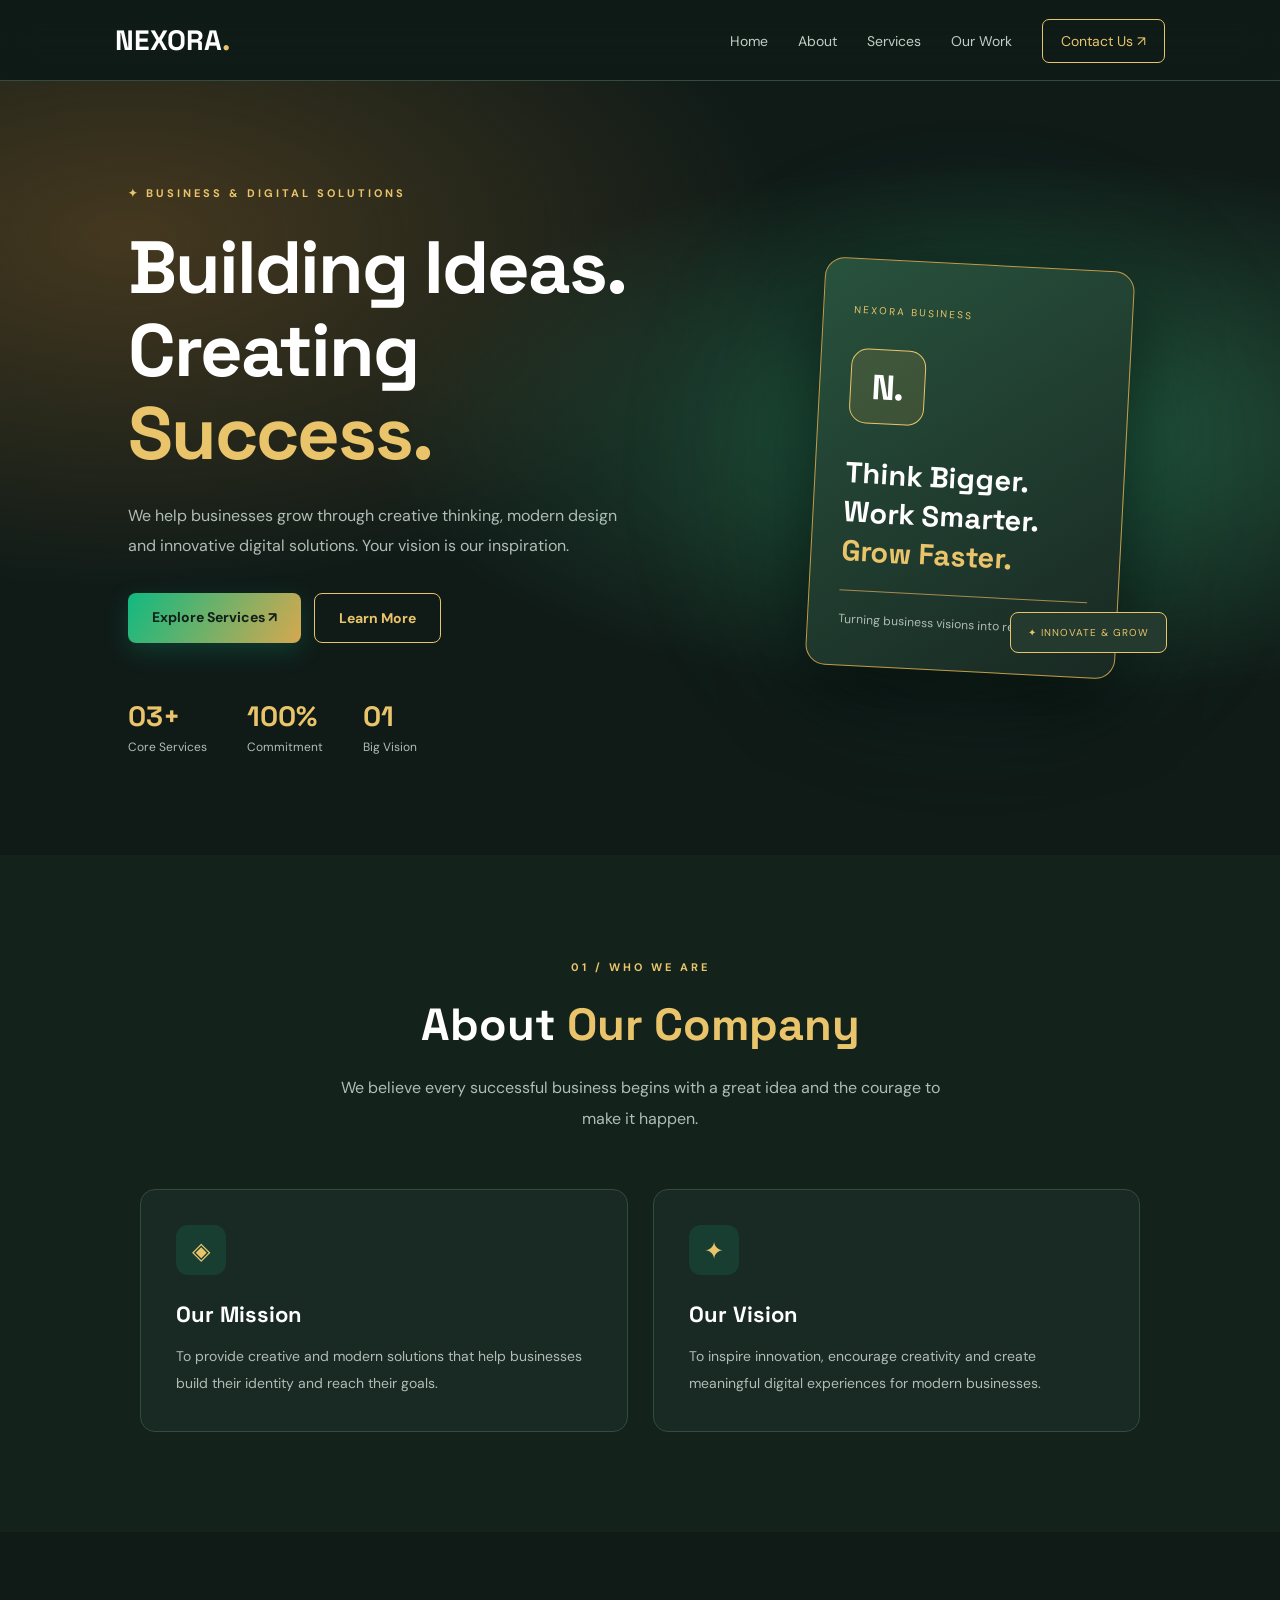
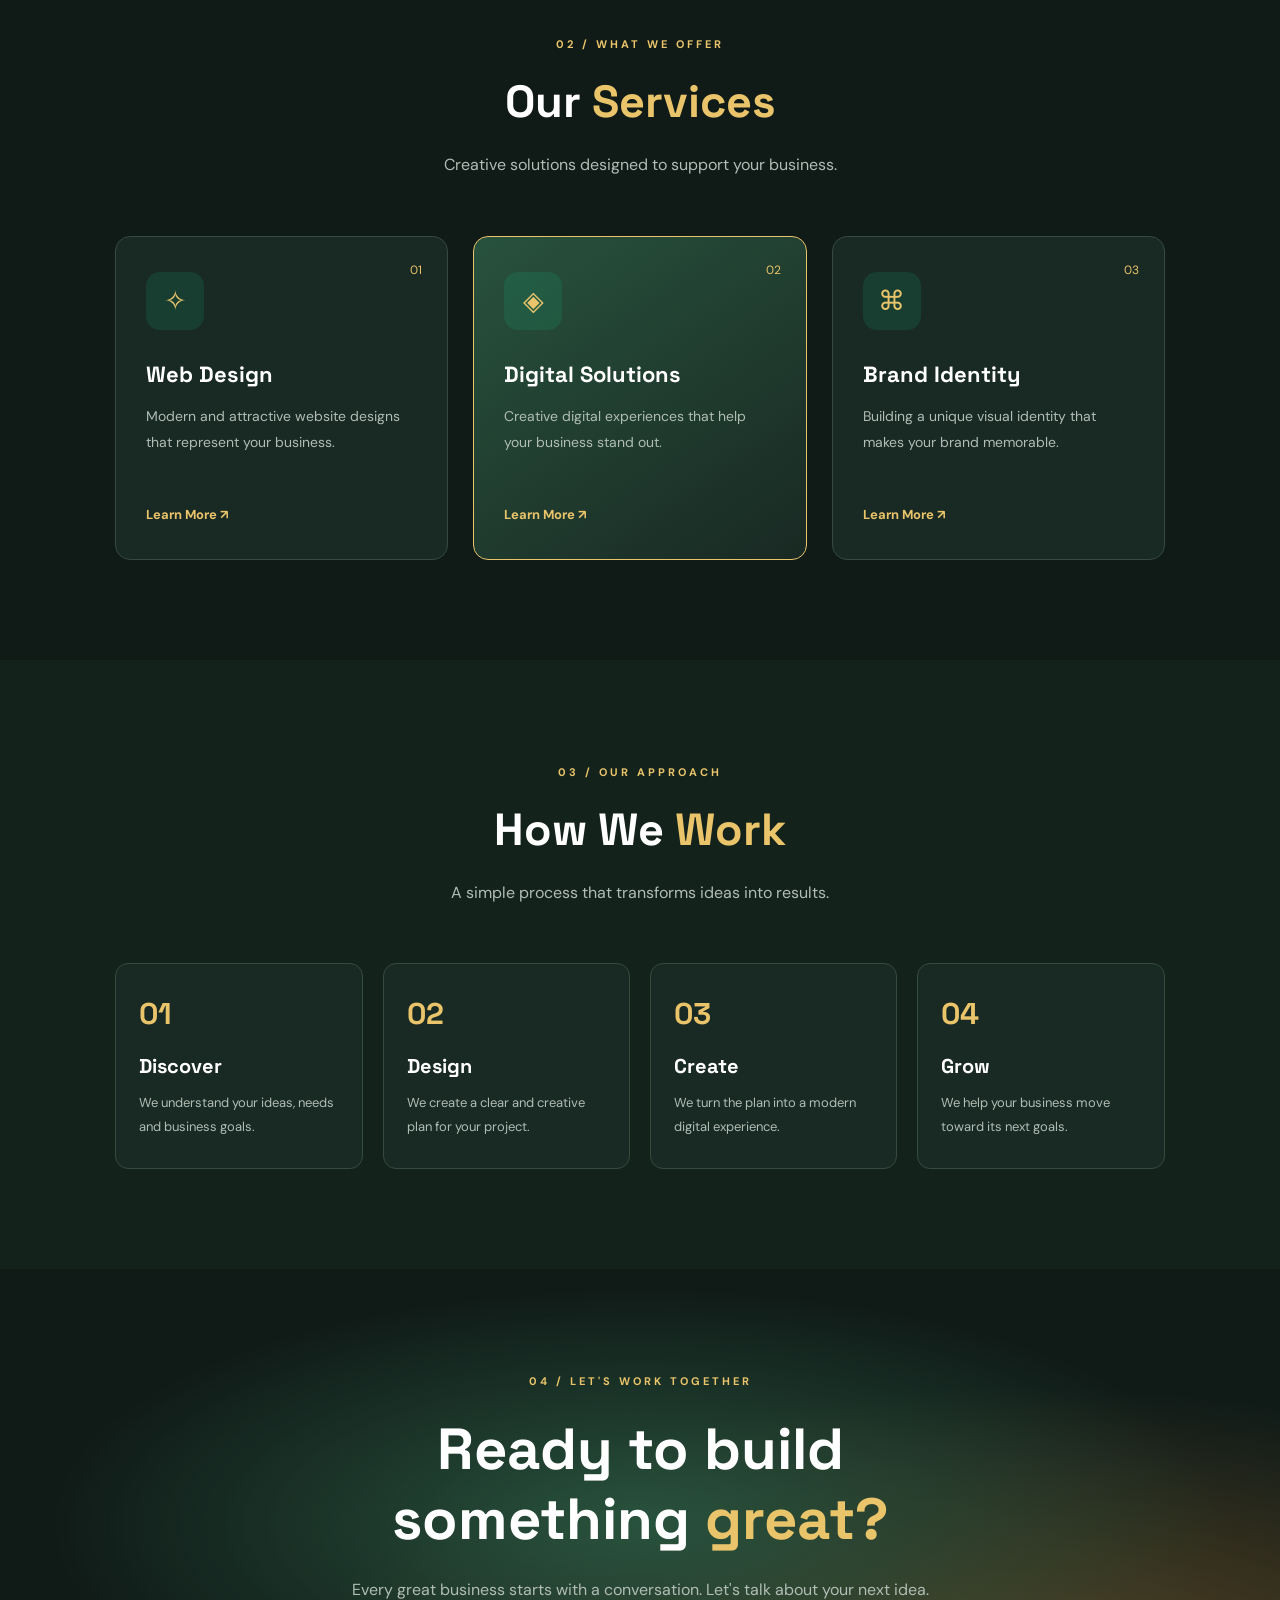
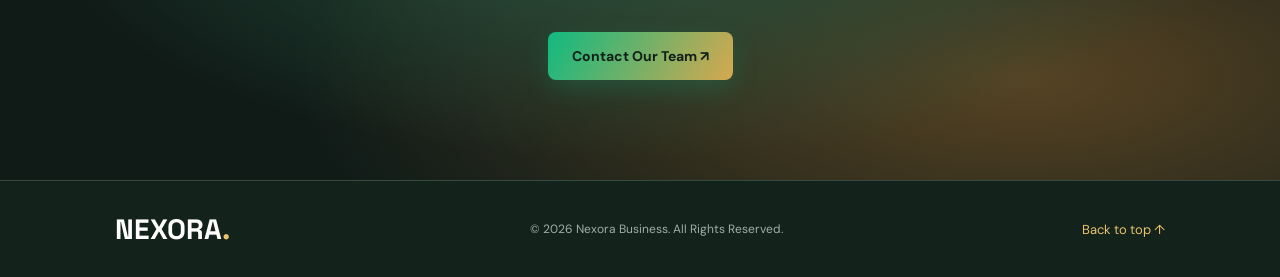
==== hackathoon_2026/business.html @ 5a92f81f "Hackathon" ====
<!DOCTYPE html>
<html lang="en">
<head>
    <meta charset="UTF-8">
    <meta name="viewport" content="width=device-width, initial-scale=1.0">
    <title>Business | Creative Solutions</title>
    <link rel="stylesheet" href="./css/business.css">
</head>
<body>

<header>
    <nav>
        <a href="business.html" class="logo">NEXORA<span>.</span></a>

        <ul>
            <li><a href="#home">Home</a></li>
            <li><a href="#about">About</a></li>
            <li><a href="#services">Services</a></li>
            <li><a href="#work">Our Work</a></li>
            <li><a href="#contact" class="nav-btn">Contact Us ↗</a></li>
        </ul>
    </nav>
</header>

<!-- HERO -->
<section class="hero" id="home">

    <div class="hero-content">
        <span class="tag">✦ BUSINESS & DIGITAL SOLUTIONS</span>

        <h1>
            Building Ideas.<br>
            Creating <span>Success.</span>
        </h1>

        <p>
            We help businesses grow through creative thinking,
            modern design and innovative digital solutions.
            Your vision is our inspiration.
        </p>

        <div class="hero-buttons">
            <a href="#services" class="main-btn">Explore Services ↗</a>
            <a href="#about" class="outline-btn">Learn More</a>
        </div>

        <div class="hero-stats">
            <div>
                <h2>03+</h2>
                <p>Core Services</p>
            </div>

            <div>
                <h2>100%</h2>
                <p>Commitment</p>
            </div>

            <div>
                <h2>01</h2>
                <p>Big Vision</p>
            </div>
        </div>
    </div>

    <div class="hero-visual">
        <div class="visual-glow"></div>

        <div class="business-card">
            <span class="card-tag">NEXORA BUSINESS</span>
            <div class="card-icon">N.</div>
            <h2>Think Bigger.</h2>
            <h2>Work Smarter.</h2>
            <h2 class="purple">Grow Faster.</h2>
            <div class="card-line"></div>
            <p>Turning business visions into reality.</p>
        </div>

        <div class="floating-badge">✦ INNOVATE & GROW</div>
    </div>

</section>

<!-- ABOUT -->
<section class="about section" id="about">

    <div class="section-heading">
        <span class="tag">01 / WHO WE ARE</span>
        <h2>About <span>Our Company</span></h2>
        <p>
            We believe every successful business begins with
            a great idea and the courage to make it happen.
        </p>
    </div>

    <div class="about-grid">

        <div class="about-box">
            <span class="about-icon">◈</span>
            <h3>Our Mission</h3>
            <p>
                To provide creative and modern solutions that
                help businesses build their identity and reach
                their goals.
            </p>
        </div>

        <div class="about-box">
            <span class="about-icon">✦</span>
            <h3>Our Vision</h3>
            <p>
                To inspire innovation, encourage creativity
                and create meaningful digital experiences
                for modern businesses.
            </p>
        </div>

    </div>

</section>

<!-- SERVICES -->
<section class="services section" id="services">

    <div class="section-heading">
        <span class="tag">02 / WHAT WE OFFER</span>
        <h2>Our <span>Services</span></h2>
        <p>Creative solutions designed to support your business.</p>
    </div>

    <div class="services-grid">

        <div class="service-card">
            <span class="service-number">01</span>
            <div class="service-icon">✧</div>
            <h3>Web Design</h3>
            <p>
                Modern and attractive website designs
                that represent your business.
            </p>
            <a href="#contact">Learn More ↗</a>
        </div>

        <div class="service-card featured">
            <span class="service-number">02</span>
            <div class="service-icon">◈</div>
            <h3>Digital Solutions</h3>
            <p>
                Creative digital experiences that
                help your business stand out.
            </p>
            <a href="#contact">Learn More ↗</a>
        </div>

        <div class="service-card">
            <span class="service-number">03</span>
            <div class="service-icon">⌘</div>
            <h3>Brand Identity</h3>
            <p>
                Building a unique visual identity
                that makes your brand memorable.
            </p>
            <a href="#contact">Learn More ↗</a>
        </div>

    </div>

</section>

<!-- WORK -->
<section class="work section" id="work">

    <div class="section-heading">
        <span class="tag">03 / OUR APPROACH</span>
        <h2>How We <span>Work</span></h2>
        <p>A simple process that transforms ideas into results.</p>
    </div>

    <div class="work-grid">

        <div class="work-step">
            <span>01</span>
            <h3>Discover</h3>
            <p>We understand your ideas, needs and business goals.</p>
        </div>

        <div class="work-step">
            <span>02</span>
            <h3>Design</h3>
            <p>We create a clear and creative plan for your project.</p>
        </div>

        <div class="work-step">
            <span>03</span>
            <h3>Create</h3>
            <p>We turn the plan into a modern digital experience.</p>
        </div>

        <div class="work-step">
            <span>04</span>
            <h3>Grow</h3>
            <p>We help your business move toward its next goals.</p>
        </div>

    </div>

</section>

<!-- CONTACT -->
<section class="contact section" id="contact">

    <span class="tag">04 / LET'S WORK TOGETHER</span>

    <h2>Ready to build<br>something <span>great?</span></h2>

    <p>
        Every great business starts with a conversation.
        Let's talk about your next idea.
    </p>

    <a href="mailto:business@email.com" class="main-btn">
        Contact Our Team ↗
    </a>

</section>

<footer>
    <a href="#home" class="logo">NEXORA<span>.</span></a>
    <p>© 2026 Nexora Business. All Rights Reserved.</p>
    <a href="#home" class="back-top">Back to top ↑</a>
</footer>

</body>
</html>
---- hackathoon_2026/css/business.css ----
@import url('https://fonts.googleapis.com/css2?family=DM+Sans:wght@400;500;600;700&family=Space+Grotesk:wght@400;500;600;700&display=swap');

:root {
    --bg: #101B18;
    --surface: #192923;
    --purple: #10B981;
    --light: #D6A84F;
    --white: #FFFFFF;
    --muted: #B0BDB5;
    --border: #354B40;
    --gold: #E9C46A;
    --green: #10B981;
    --gradient: linear-gradient(120deg, #10B981, #D6A84F);
}

* {
    margin: 0;
    padding: 0;
    box-sizing: border-box;
}

html {
    scroll-behavior: smooth;
    scroll-padding-top: 90px;
}

body {
    background: var(--bg);
    color: var(--white);
    font-family: 'DM Sans', sans-serif;
    overflow-x: hidden;
}

a {
    text-decoration: none;
}

/* NAVIGATION */

header {
    position: sticky;
    top: 0;
    z-index: 100;
    background: #101B18ed;
    backdrop-filter: blur(18px);
    border-bottom: 1px solid var(--border);
}

nav {
    max-width: 1400px;
    margin: auto;
    padding: 22px 9%;
    display: flex;
    justify-content: space-between;
    align-items: center;
}

.logo {
    font-family: 'Space Grotesk', sans-serif;
    font-size: 28px;
    font-weight: 700;
    color: white;
}

.logo span {
    color: var(--gold);
}

nav ul {
    display: flex;
    align-items: center;
    gap: 30px;
    list-style: none;
}

nav ul a {
    color: #C2CEC5;
    font-size: 14px;
    transition: 0.3s;
}

nav ul a:hover {
    color: var(--gold);
}

.nav-btn {
    padding: 12px 18px;
    border: 1px solid var(--gold);
    border-radius: 7px;
    color: var(--gold);
    transition: 0.3s;
}

.nav-btn:hover {
    background: var(--gold);
    color: #101B18;
}

/* GENERAL */

.section {
    padding: 100px 9%;
}

.tag {
    color: var(--gold);
    font-size: 11px;
    font-weight: 700;
    letter-spacing: 3px;
}

.section-heading {
    text-align: center;
    margin-bottom: 55px;
}

.section-heading h2 {
    font-family: 'Space Grotesk', sans-serif;
    font-size: clamp(32px, 5vw, 45px);
    margin: 20px 0;
}

.section-heading h2 span,
.hero h1 span,
.contact h2 span {
    color: var(--gold);
}

.section-heading > p {
    max-width: 600px;
    margin: auto;
    color: var(--muted);
    line-height: 1.9;
}

/* BUTTONS */

.main-btn,
.outline-btn {
    display: inline-block;
    padding: 15px 24px;
    border-radius: 8px;
    font-size: 14px;
    font-weight: 700;
    transition: 0.3s;
}

.main-btn {
    color: #102019;
    background: var(--gradient);
    box-shadow: 0 8px 25px #10B98135;
}

.main-btn:hover {
    transform: translateY(-4px);
    box-shadow: 0 12px 35px #D6A84F55;
}

.outline-btn {
    color: var(--gold);
    border: 1px solid var(--gold);
}

.outline-btn:hover {
    background: var(--gold);
    color: #101B18;
    transform: translateY(-4px);
}

/* HERO */

.hero {
    min-height: 680px;
    padding: 100px 10%;
    display: flex;
    justify-content: space-between;
    align-items: center;
    gap: 60px;
    background:
        radial-gradient(ellipse at 80% 45%, #24533C, transparent 45%),
        radial-gradient(ellipse at 10% 20%, #45381F, transparent 40%),
        var(--bg);
}

.hero-content {
    max-width: 620px;
    animation: fadeUp 0.9s ease both;
}

.hero h1 {
    font-family: 'Space Grotesk', sans-serif;
    font-size: clamp(45px, 6vw, 74px);
    line-height: 1.12;
    margin: 25px 0;
    letter-spacing: -2px;
}

.hero-content > p {
    max-width: 490px;
    color: var(--muted);
    line-height: 1.9;
    margin-bottom: 32px;
}

.hero-buttons {
    display: flex;
    flex-wrap: wrap;
    gap: 13px;
}

.hero-stats {
    display: flex;
    gap: 40px;
    margin-top: 55px;
}

.hero-stats h2 {
    font-family: 'Space Grotesk', sans-serif;
    color: var(--gold);
    font-size: 28px;
}

.hero-stats p {
    color: var(--muted);
    font-size: 12px;
    margin-top: 5px;
}

/* HERO VISUAL */

.hero-visual {
    position: relative;
    width: 370px;
    min-width: 300px;
    height: 430px;
    display: flex;
    align-items: center;
    justify-content: center;
}

.visual-glow {
    position: absolute;
    width: 300px;
    height: 300px;
    background: var(--green);
    border-radius: 50%;
    filter: blur(110px);
    opacity: 0.3;
}

.business-card {
    position: relative;
    width: 310px;
    padding: 38px 30px;
    border-radius: 20px;
    background: linear-gradient(145deg, #28523D, #192923);
    border: 1px solid #C49B4A;
    box-shadow: 0 25px 80px #0009;
    transform: rotate(3deg);
    transition: 0.4s;
}

.business-card:hover {
    transform: rotate(0deg) translateY(-8px);
}

.card-tag {
    color: var(--gold);
    font-size: 10px;
    letter-spacing: 2px;
}

.card-icon {
    width: 75px;
    height: 75px;
    margin: 30px 0;
    display: flex;
    align-items: center;
    justify-content: center;
    background: #D6A84F25;
    border: 1px solid var(--gold);
    border-radius: 17px;
    font-family: 'Space Grotesk', sans-serif;
    font-size: 35px;
    font-weight: 700;
}

.business-card h2 {
    font-family: 'Space Grotesk', sans-serif;
    font-size: 29px;
    line-height: 1.35;
}

.business-card .purple {
    color: var(--gold);
}

.card-line {
    height: 1px;
    background: #A88B4F;
    margin: 20px 0;
}

.business-card p {
    color: var(--muted);
    font-size: 12px;
}

.floating-badge {
    position: absolute;
    right: -15px;
    bottom: 30px;
    padding: 13px 17px;
    background: #243A2E;
    border: 1px solid var(--gold);
    border-radius: 8px;
    color: var(--gold);
    font-size: 10px;
    letter-spacing: 1px;
}

/* ABOUT */

.about {
    background: #14221C;
}

.about-grid {
    display: grid;
    grid-template-columns: repeat(2, 1fr);
    gap: 25px;
    max-width: 1000px;
    margin: auto;
}

.about-box {
    padding: 35px;
    background: var(--surface);
    border: 1px solid var(--border);
    border-radius: 15px;
    transition: 0.3s;
}

.about-box:hover {
    transform: translateY(-7px);
    border-color: var(--gold);
    box-shadow: 0 15px 35px #D6A84F15;
}

.about-icon {
    width: 50px;
    height: 50px;
    display: flex;
    align-items: center;
    justify-content: center;
    margin-bottom: 25px;
    border-radius: 12px;
    background: #10B98125;
    color: var(--gold);
    font-size: 24px;
}

.about-box h3 {
    font-family: 'Space Grotesk', sans-serif;
    font-size: 22px;
    margin-bottom: 15px;
}

.about-box p {
    color: var(--muted);
    font-size: 14px;
    line-height: 1.9;
}

/* SERVICES */

.services {
    background: var(--bg);
}

.services-grid {
    display: grid;
    grid-template-columns: repeat(3, 1fr);
    gap: 25px;
}

.service-card {
    position: relative;
    padding: 35px 30px;
    background: var(--surface);
    border: 1px solid var(--border);
    border-radius: 15px;
    transition: 0.3s;
}

.service-card:hover {
    transform: translateY(-8px);
    border-color: var(--green);
    box-shadow: 0 15px 35px #10B98120;
}

.service-card.featured {
    background: linear-gradient(145deg, #28523D, #192923);
    border-color: var(--gold);
}

.service-number {
    position: absolute;
    top: 25px;
    right: 25px;
    color: var(--gold);
    font-size: 12px;
}

.service-icon {
    width: 58px;
    height: 58px;
    display: flex;
    align-items: center;
    justify-content: center;
    margin-bottom: 30px;
    border-radius: 14px;
    background: #10B98125;
    color: var(--gold);
    font-size: 27px;
}

.service-card h3 {
    font-family: 'Space Grotesk', sans-serif;
    font-size: 22px;
    margin-bottom: 15px;
}

.service-card p {
    color: var(--muted);
    font-size: 14px;
    line-height: 1.9;
    min-height: 75px;
    margin-bottom: 25px;
}

.service-card a {
    color: var(--gold);
    font-size: 13px;
    font-weight: 700;
    transition: 0.3s;
}

.service-card a:hover {
    color: var(--green);
}

/* WORK PROCESS */

.work {
    background: #14221C;
}

.work-grid {
    display: grid;
    grid-template-columns: repeat(4, 1fr);
    gap: 20px;
}

.work-step {
    padding: 30px 23px;
    background: var(--surface);
    border: 1px solid var(--border);
    border-radius: 13px;
    transition: 0.3s;
}

.work-step:hover {
    border-color: var(--gold);
    transform: translateY(-6px);
}

.work-step > span {
    color: var(--gold);
    font-family: 'Space Grotesk', sans-serif;
    font-size: 30px;
    font-weight: 700;
}

.work-step h3 {
    font-family: 'Space Grotesk', sans-serif;
    margin: 20px 0 12px;
    font-size: 20px;
}

.work-step p {
    color: var(--muted);
    font-size: 13px;
    line-height: 1.8;
}

/* CONTACT */

.contact {
    text-align: center;
    background:
        radial-gradient(ellipse at center, #28523D, transparent 65%),
        radial-gradient(ellipse at 80% 80%, #574323, transparent 50%),
        var(--bg);
}

.contact h2 {
    font-family: 'Space Grotesk', sans-serif;
    font-size: clamp(38px, 6vw, 58px);
    line-height: 1.2;
    margin: 25px 0;
}

.contact p {
    color: var(--muted);
    margin-bottom: 32px;
}

/* FOOTER */

footer {
    padding: 30px 9%;
    display: flex;
    justify-content: space-between;
    align-items: center;
    background: #14221C;
    border-top: 1px solid var(--border);
}

footer p {
    color: #A0AFA5;
    font-size: 12px;
}

.back-top {
    color: var(--gold);
    font-size: 13px;
    transition: 0.3s;
}

.back-top:hover {
    color: var(--green);
}

/* ANIMATION */

@keyframes fadeUp {
    from {
        opacity: 0;
        transform: translateY(25px);
    }

    to {
        opacity: 1;
        transform: translateY(0);
    }
}

/* RESPONSIVE */

@media (max-width: 950px) {
    .hero {
        flex-direction: column;
        text-align: center;
    }

    .hero-content > p {
        margin-left: auto;
        margin-right: auto;
    }

    .hero-buttons,
    .hero-stats {
        justify-content: center;
    }

    .services-grid {
        grid-template-columns: repeat(2, 1fr);
    }

    .work-grid {
        grid-template-columns: repeat(2, 1fr);
    }
}

@media (max-width: 650px) {
    nav {
        flex-direction: column;
        gap: 20px;
        padding: 20px 5%;
    }

    nav ul {
        gap: 15px;
        flex-wrap: wrap;
        justify-content: center;
    }

    nav ul a {
        font-size: 12px;
    }

    .section {
        padding: 75px 6%;
    }

    .hero {
        padding: 75px 6%;
    }

    .hero h1 {
        font-size: 45px;
    }

    .hero-visual {
        width: 100%;
        min-width: 0;
    }

    .business-card {
        width: 280px;
    }

    .hero-stats {
        gap: 22px;
    }

    .about-grid,
    .services-grid,
    .work-grid {
        grid-template-columns: 1fr;
    }

    footer {
        flex-direction: column;
        gap: 17px;
        text-align: center;
    }
}
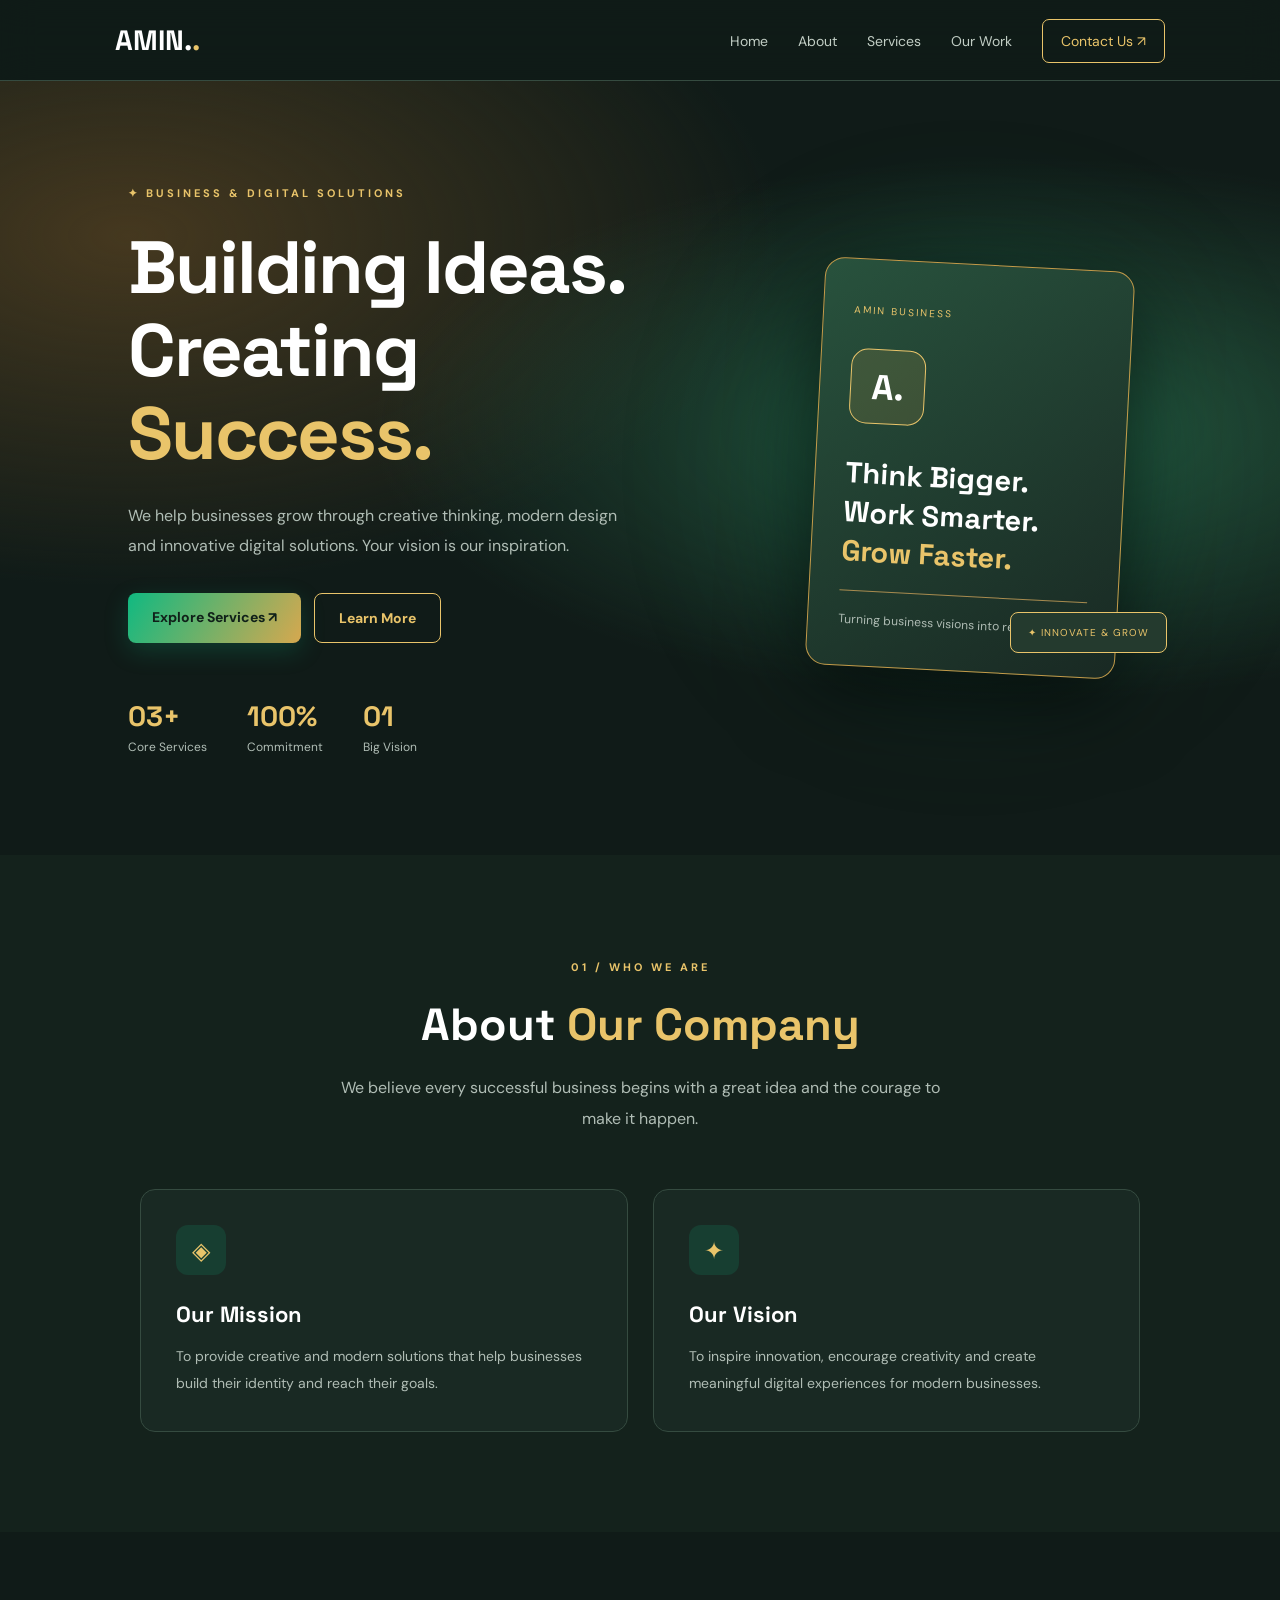
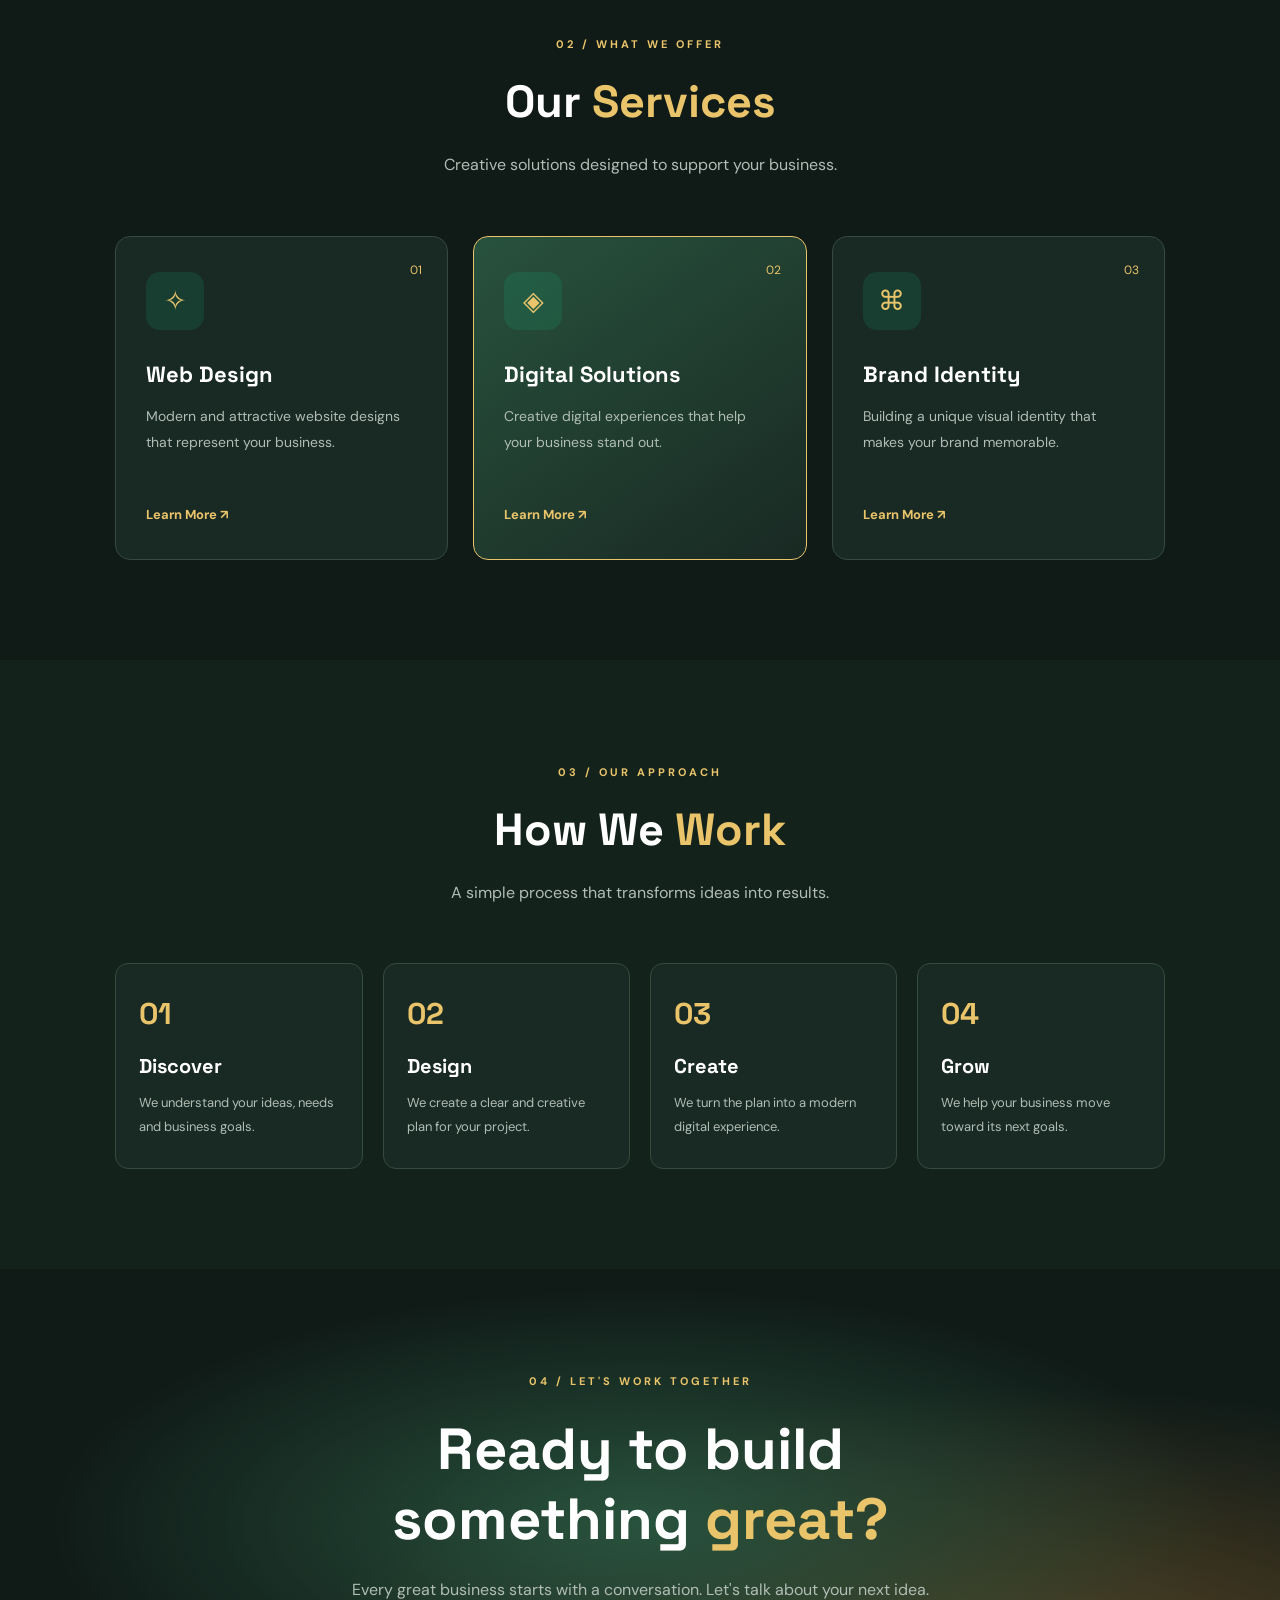
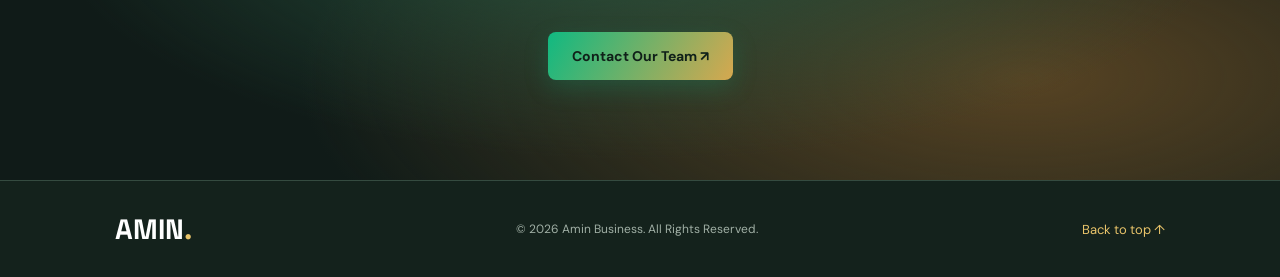
==== commit 16422b6b: "hackathon" ====
--- a/hackathoon_2026/business.html
+++ b/hackathoon_2026/business.html
@@ -11,7 +11,7 @@
 
 <header>
     <nav>
-        <a href="business.html" class="logo">NEXORA<span>.</span></a>
+        <a href="business.html" class="logo">AMIN.<span>.</span></a>
 
         <ul>
             <li><a href="#home">Home</a></li>
@@ -67,8 +67,8 @@
         <div class="visual-glow"></div>
 
         <div class="business-card">
-            <span class="card-tag">NEXORA BUSINESS</span>
-            <div class="card-icon">N.</div>
+            <span class="card-tag">AMIN BUSINESS</span>
+            <div class="card-icon">A.</div>
             <h2>Think Bigger.</h2>
             <h2>Work Smarter.</h2>
             <h2 class="purple">Grow Faster.</h2>
@@ -225,8 +225,8 @@
 </section>
 
 <footer>
-    <a href="#home" class="logo">NEXORA<span>.</span></a>
-    <p>© 2026 Nexora Business. All Rights Reserved.</p>
+    <a href="#home" class="logo">AMIN<span>.</span></a>
+    <p>© 2026 Amin Business. All Rights Reserved.</p>
     <a href="#home" class="back-top">Back to top ↑</a>
 </footer>
 
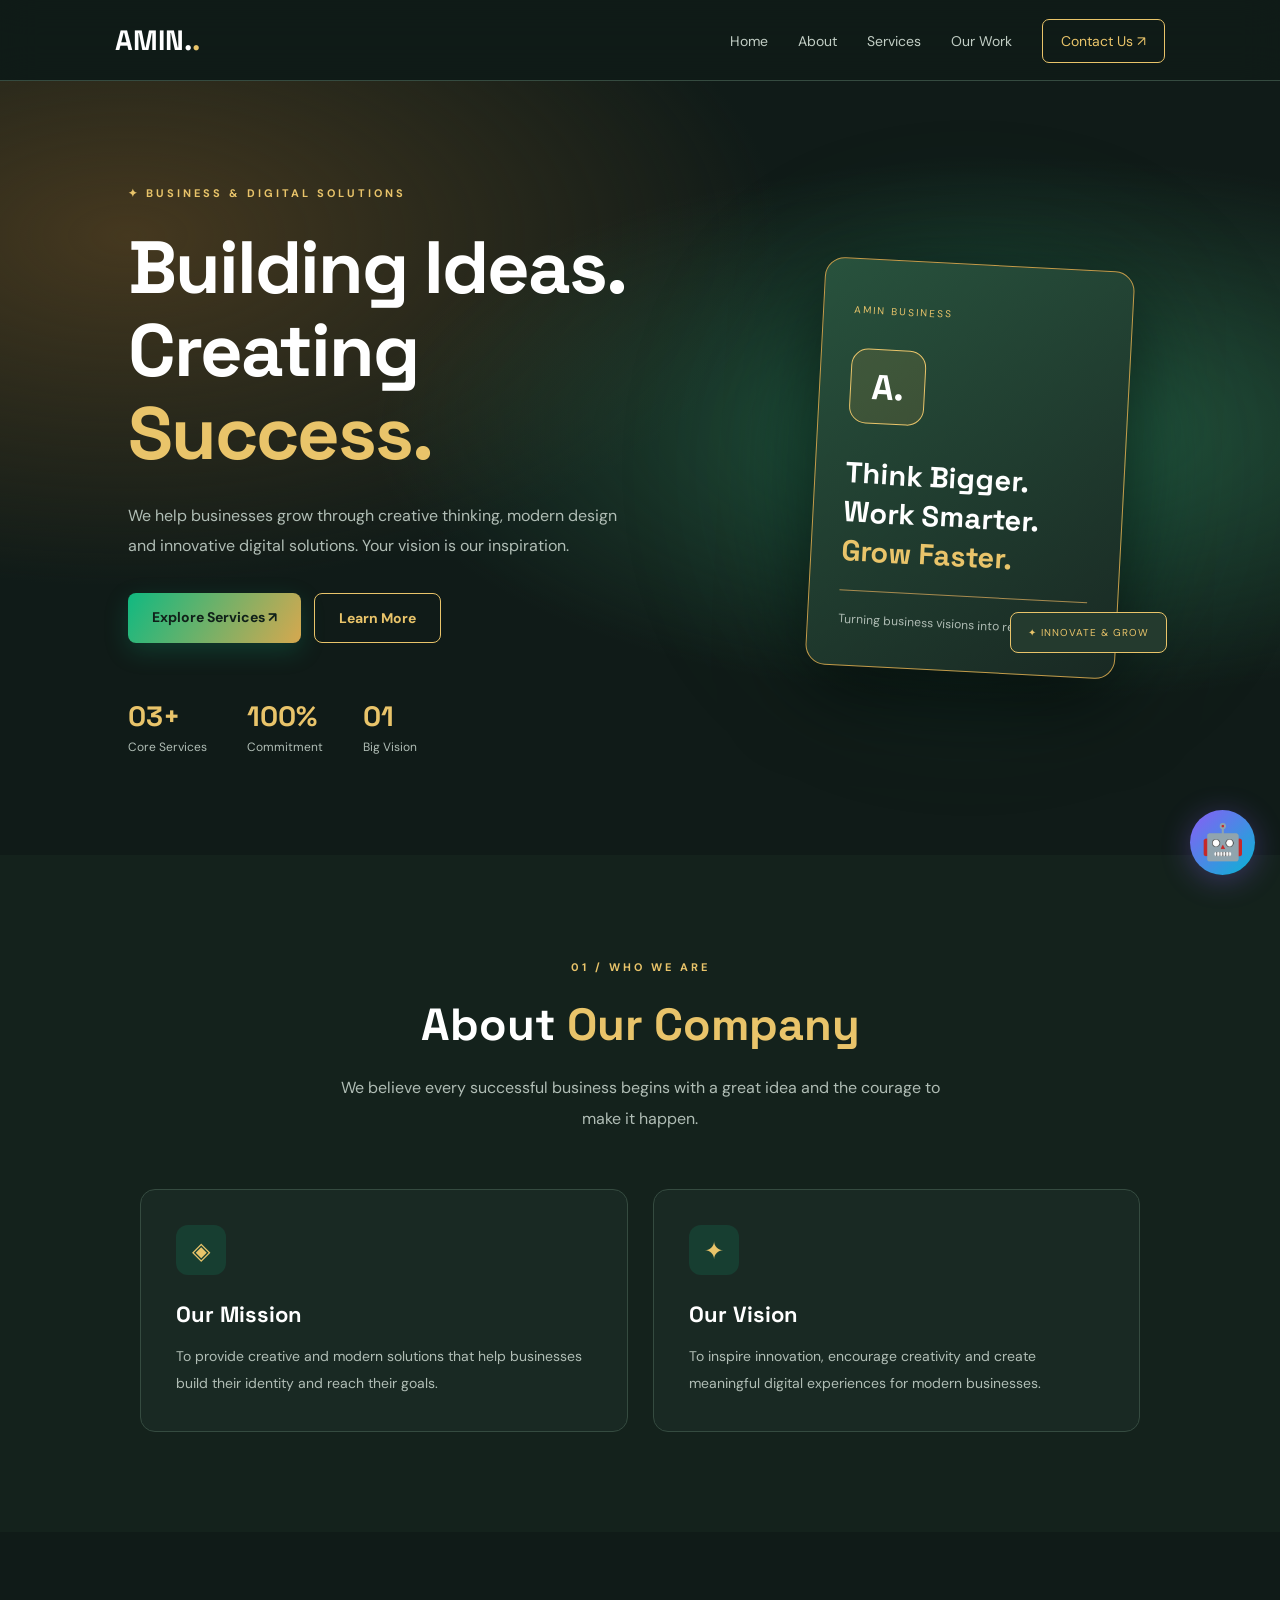
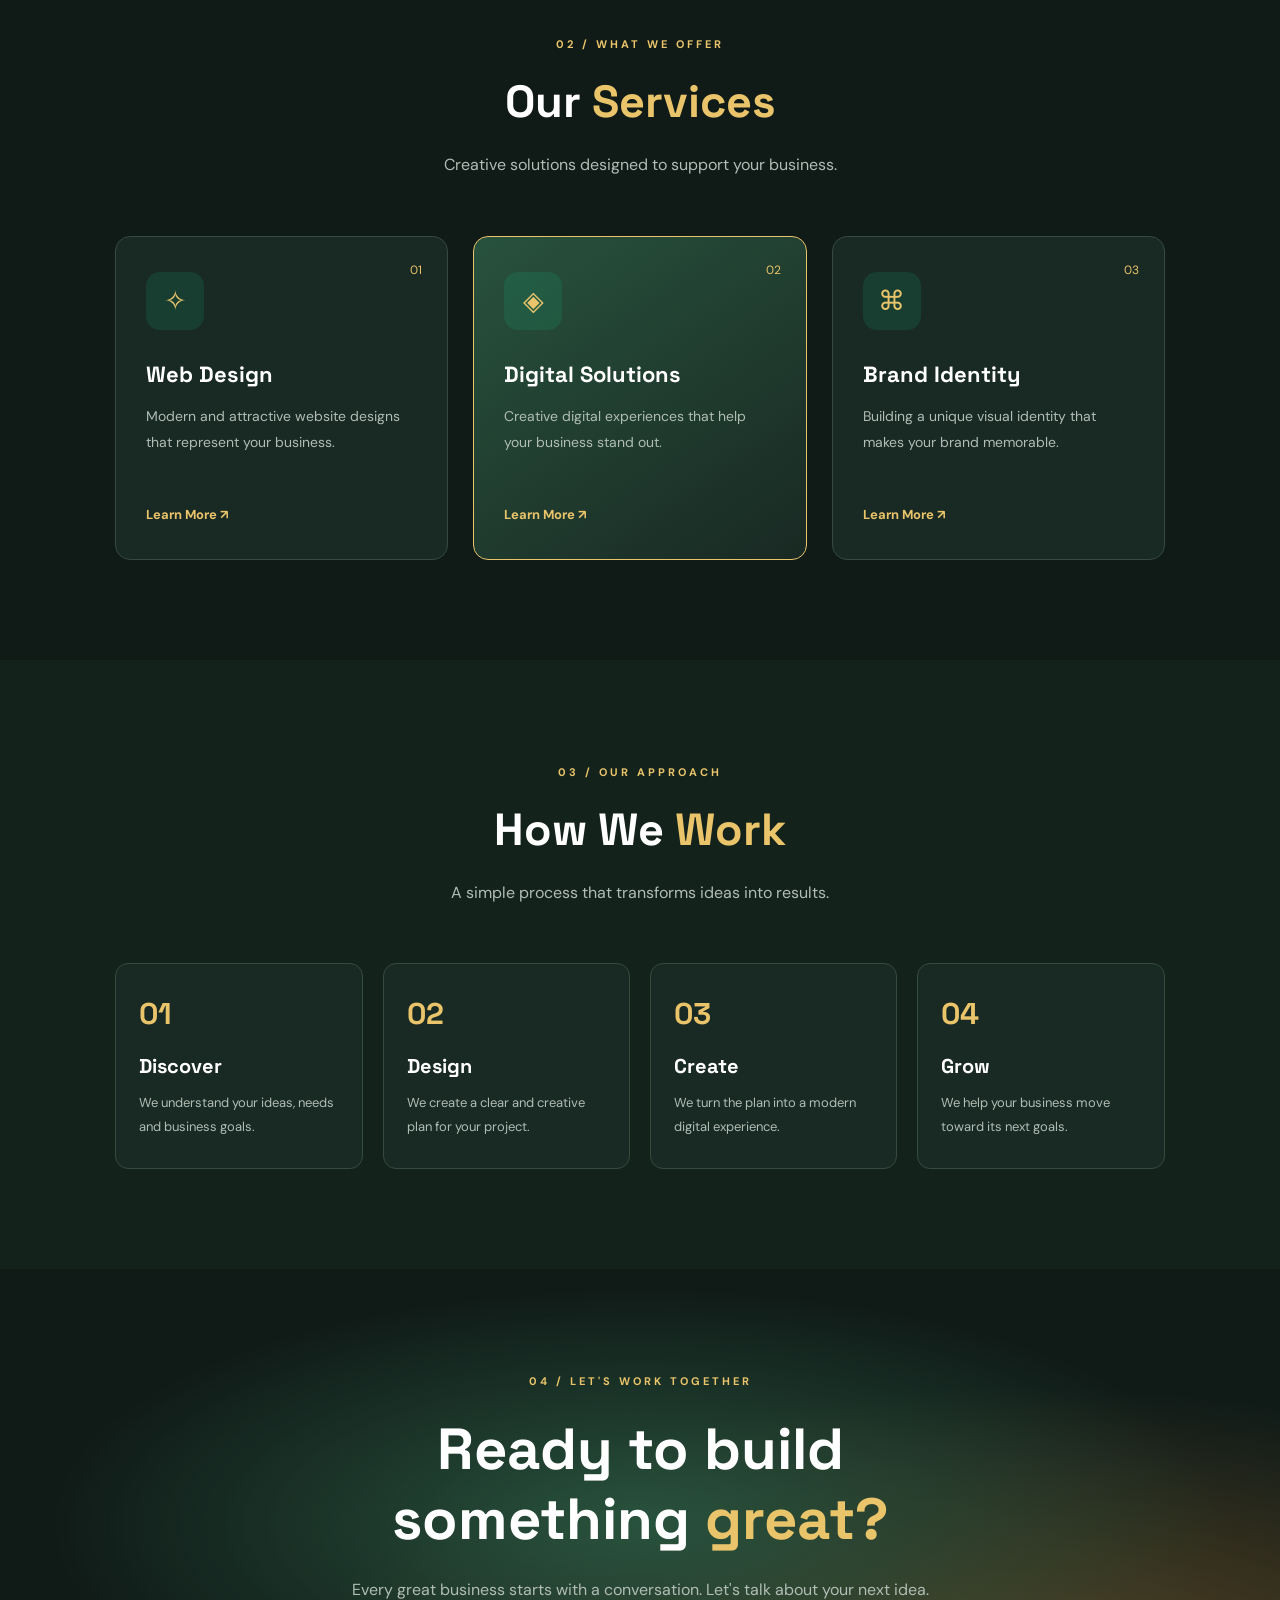
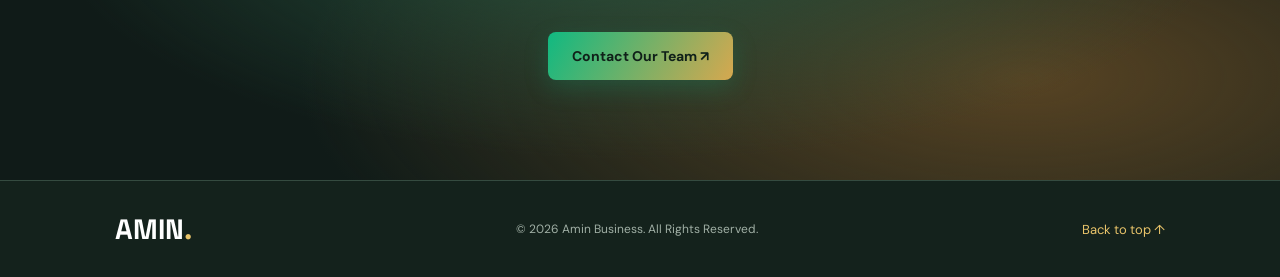
==== commit ed50dc8e: "hackathon" ====
--- a/hackathoon_2026/business.html
+++ b/hackathoon_2026/business.html
@@ -6,6 +6,8 @@
     <meta name="viewport" content="width=device-width, initial-scale=1.0">
     <title>Business | Creative Solutions</title>
     <link rel="stylesheet" href="./css/business.css">
+    <script src="app.js"></script>
+<script src="script.js"></script>
 </head>
 <body>
 
@@ -224,6 +226,151 @@
 
 </section>
 
+
+<!DOCTYPE html>
+<html lang="en">
+<head>
+    <meta charset="UTF-8">
+    <meta name="viewport" content="width=device-width, initial-scale=1.0">
+
+    <title>Amin's Chatbot</title>
+
+    <link rel="stylesheet" href="./css/chatbot.css">
+</head>
+
+<body>
+
+<div class="chat-container">
+
+    <!-- ROBOT BUTTON -->
+    <input type="checkbox" id="chat-open">
+
+    <label for="chat-open" class="chat-button" aria-label="Open chatbot">
+        🤖
+    </label>
+
+    <!-- CHAT WINDOW -->
+    <div class="chat-window">
+
+        <!-- HEADER -->
+        <div class="chat-header">
+
+            <div class="avatar">A.</div>
+
+            <div class="chat-title">
+                <h3>Amin's Assistant</h3>
+                <span>● Online</span>
+            </div>
+
+            <label for="chat-open" class="close-chat" aria-label="Close chatbot">
+                ✕
+            </label>
+
+        </div>
+
+        <!-- CHAT BODY -->
+        <div class="chat-body">
+
+            <div class="bot-message">
+                Hey! 👋 Welcome to Amin's Portfolio!
+
+                I'm your virtual assistant.
+                Choose a question below to learn more about Amin.
+            </div>
+
+            <p class="question-label">POPULAR QUESTIONS</p>
+
+            <details>
+                <summary>👤 Who is Amin?</summary>
+                <div class="answer">
+                    Amin Gashi is a creative web designer passionate
+                    about building modern, beautiful and professional websites.
+                </div>
+            </details>
+
+            <details>
+                <summary>🎂 How old is Amin?</summary>
+                <div class="answer">
+                    Amin is currently 12 years old and will turn
+                    13 on December 6! 🎉
+                </div>
+            </details>
+
+            <details>
+                <summary>💻 What are his skills?</summary>
+                <div class="answer">
+                    Amin has skills in HTML, CSS and Web Design.
+                    He enjoys creating modern website layouts
+                    and creative digital experiences.
+                </div>
+            </details>
+
+            <details>
+                <summary>🚀 What projects has he created?</summary>
+                <div class="answer">
+                    Amin has presented three projects:
+
+                    <br><br>
+                    01. Personal Portfolio
+                    <br>
+                    02. Creative Landing Page
+                    <br>
+                    03. Business Website
+                </div>
+            </details>
+
+            <details>
+                <summary>🤝 Is he open to collaboration?</summary>
+                <div class="answer">
+                    Yes! Amin is interested in new projects,
+                    creative ideas and collaboration opportunities.
+                </div>
+            </details>
+
+            <details>
+                <summary>📩 How can I contact him?</summary>
+                <div class="answer">
+                    You can contact Amin through Gmail:
+
+                    <br><br>
+
+                    <a href="mailto:amingashi10@gmail.com">
+                        amingashi10@gmail.com ↗
+                    </a>
+                </div>
+            </details>
+
+            <details>
+                <summary>🎨 What is his goal?</summary>
+                <div class="answer">
+                    His goal is to improve his web development skills,
+                    create amazing websites and work on interesting projects.
+                </div>
+            </details>
+
+            <details>
+                <summary>🎉 When is Amin's birthday?</summary>
+                <div class="answer">
+                    Amin's birthday is on December 6.
+                    He celebrates his birthday every year! 🎂
+                </div>
+            </details>
+
+        </div>
+
+        <!-- FOOTER -->
+        <div class="chat-footer">
+            ✦ Powered by Amin's Portfolio
+        </div>
+
+    </div>
+
+</div>
+
+</body>
+</html>
+
+
 <footer>
     <a href="#home" class="logo">AMIN<span>.</span></a>
     <p>© 2026 Amin Business. All Rights Reserved.</p>
--- a/hackathoon_2026/css/chatbot.css
+++ b/hackathoon_2026/css/chatbot.css
@@ -0,0 +1,208 @@
+
+.chat-container {
+    position: fixed;
+    right: 25px;
+    bottom: 25px;
+    z-index: 9999;
+    font-family: Arial, sans-serif;
+}
+
+/* Hide checkbox */
+#chat-open {
+    display: none;
+}
+
+/* Robot button */
+.chat-button {
+    width: 65px;
+    height: 65px;
+    display: flex;
+    justify-content: center;
+    align-items: center;
+    background: linear-gradient(135deg, #8b5cf6, #06b6d4);
+    color: white;
+    border-radius: 50%;
+    font-size: 35px;
+    cursor: pointer;
+    box-shadow: 0 5px 30px #8b5cf655;
+    transition: .3s;
+}
+
+.chat-button:hover {
+    transform: scale(1.12) rotate(8deg);
+}
+
+/* Chat window */
+.chat-window {
+    position: absolute;
+    right: 0;
+    bottom: 85px;
+    width: 350px;
+    height: 470px;
+    background: #11111d;
+    border: 1px solid #343047;
+    border-radius: 20px;
+    overflow: hidden;
+    display: flex;
+    flex-direction: column;
+    opacity: 0;
+    visibility: hidden;
+    transform: translateY(20px);
+    transition: .3s ease;
+    box-shadow: 0 15px 50px #0009;
+}
+
+/* Open chatbot */
+#chat-open:checked ~ .chat-window {
+    opacity: 1;
+    visibility: visible;
+    transform: translateY(0);
+}
+
+/* Header */
+.chat-header {
+    display: flex;
+    align-items: center;
+    gap: 12px;
+    padding: 17px;
+    color: white;
+    background: linear-gradient(120deg, #21153d, #172b43);
+}
+
+.avatar {
+    width: 43px;
+    height: 43px;
+    display: grid;
+    place-items: center;
+    background: linear-gradient(135deg, #8b5cf6, #06b6d4);
+    border-radius: 12px;
+    font-weight: bold;
+    font-size: 19px;
+}
+
+.chat-header h3 {
+    font-size: 15px;
+    margin: 0 0 5px;
+}
+
+.chat-header span {
+    color: #4ade80;
+    font-size: 11px;
+}
+
+.close-chat {
+    margin-left: auto;
+    cursor: pointer;
+    font-size: 20px;
+    color: white;
+}
+
+/* Chat body */
+.chat-body {
+    padding: 15px;
+    flex: 1;
+    overflow-y: auto;
+    background: #11111d;
+}
+
+.bot-message {
+    background: #252337;
+    color: white;
+    padding: 13px;
+    border-radius: 13px;
+    font-size: 13px;
+    line-height: 1.6;
+    margin-bottom: 15px;
+}
+
+.question-label {
+    color: #85839a;
+    font-size: 10px;
+    letter-spacing: 1.5px;
+    margin: 15px 0 10px;
+}
+
+/* Questions */
+.chat-body details {
+    margin-bottom: 10px;
+}
+
+.chat-body summary {
+    background: #252337;
+    color: #c4b5fd;
+    padding: 12px;
+    border-radius: 10px;
+    font-size: 12px;
+    cursor: pointer;
+    transition: .3s;
+    list-style: none;
+}
+
+.chat-body summary::-webkit-details-marker {
+    display: none;
+}
+
+.chat-body summary::after {
+    content: "+";
+    float: right;
+    font-size: 16px;
+}
+
+.chat-body details[open] summary::after {
+    content: "−";
+}
+
+.chat-body summary:hover {
+    background: #393052;
+    color: white;
+}
+
+.chat-body details[open] summary {
+    background: #49317b;
+    color: white;
+    border-radius: 10px 10px 0 0;
+}
+
+/* Answers */
+.answer {
+    background: #1c1b2b;
+    color: #eeeeff;
+    padding: 13px;
+    font-size: 12px;
+    line-height: 1.7;
+    border-radius: 0 0 10px 10px;
+}
+
+.answer a {
+    color: #a78bfa;
+    text-decoration: none;
+    overflow-wrap: anywhere;
+}
+
+.answer a:hover {
+    text-decoration: underline;
+}
+
+/* Footer */
+.chat-footer {
+    text-align: center;
+    padding: 12px;
+    background: #171625;
+    color: #85839a;
+    font-size: 10px;
+    border-top: 1px solid #343047;
+}
+
+/* Mobile */
+@media (max-width: 450px) {
+    .chat-window {
+        width: calc(100vw - 30px);
+        right: -10px;
+        height: 440px;
+    }
+
+    .chat-container {
+        right: 20px;
+        bottom: 20px;
+    }
+}
